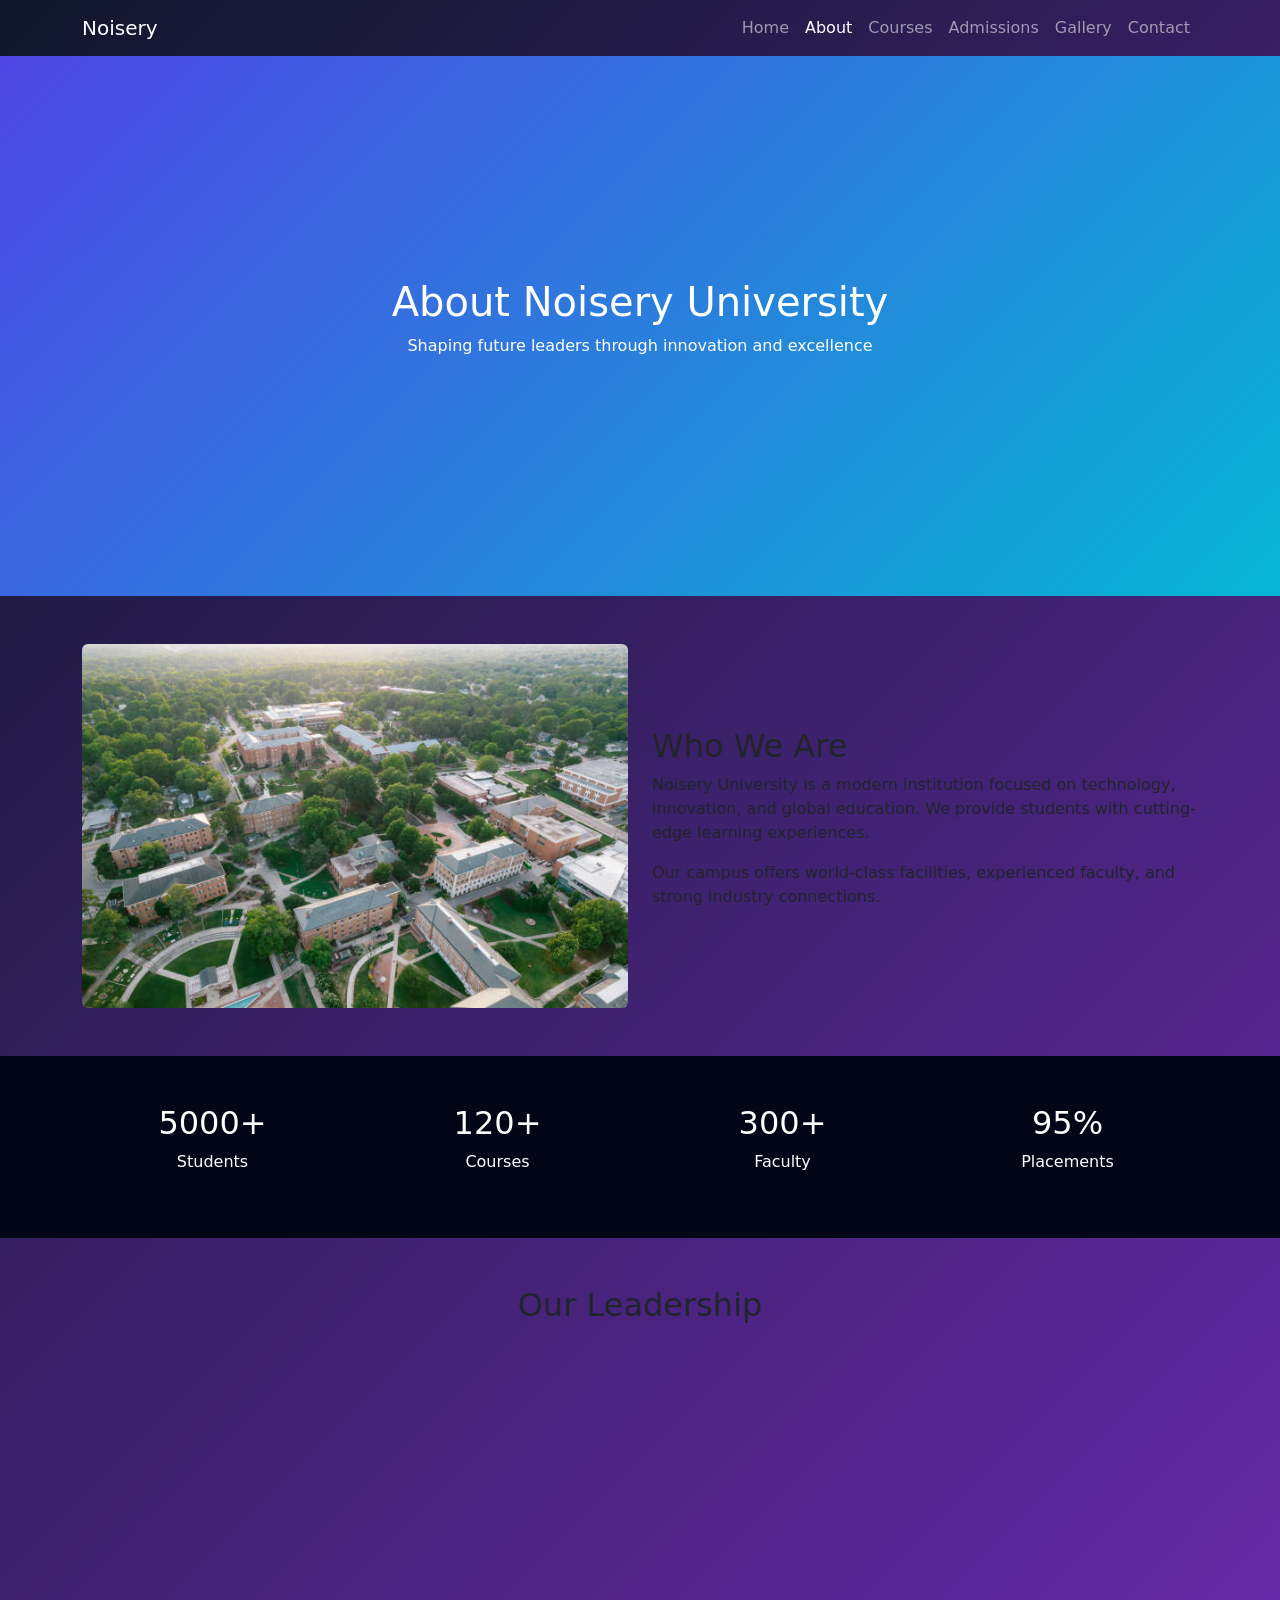
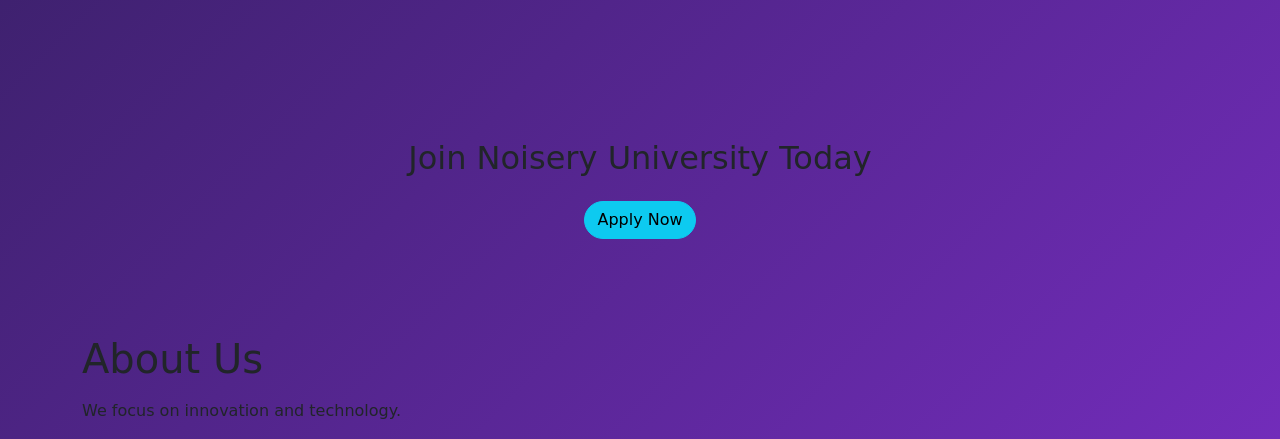
==== about.html @ 81b71db9 "First website upload" ====
<!DOCTYPE html>
<html>
<head>
<title>About</title>

<link href="https://cdn.jsdelivr.net/npm/bootstrap@5.3.2/dist/css/bootstrap.min.css" rel="stylesheet">
<link rel="stylesheet" href="css 1/style.css">
<link href="https://unpkg.com/aos@2.3.4/dist/aos.css" rel="stylesheet">
</head>

<body>

<!-- SAME NAVBAR -->
<nav class="navbar navbar-expand-lg navbar-dark">
<div class="container">
<a class="navbar-brand" href="index.html">Noisery</a>
<div class="collapse navbar-collapse">
<ul class="navbar-nav ms-auto">
<li><a class="nav-link" href="index.html">Home</a></li>
<li><a class="nav-link" href="about.html">About</a></li>
<li><a class="nav-link" href="courses.html">Courses</a></li>
<li><a class="nav-link" href="admissions.html">Admissions</a></li>
<li><a class="nav-link" href="gallery.html">Gallery</a></li>
<li><a class="nav-link" href="contact.html">Contact</a></li>
</ul>
</div>
</div>
</nav>
<!-- HERO SECTION -->
<section class="about-hero text-center text-white d-flex align-items-center">
  <div class="container">
    <h1 data-aos="fade-up">About Noisery University</h1>
    <p data-aos="fade-up" data-aos-delay="200">
      Shaping future leaders through innovation and excellence
    </p>
  </div>
</section>

<!-- ABOUT CONTENT -->
<section class="container py-5">
  <div class="row align-items-center">
    
    <div class="col-md-6" data-aos="fade-right">
      <img src="img1/img1.jpg" class="img-fluid rounded">
    </div>

    <div class="col-md-6" data-aos="fade-left">
      <h2>Who We Are</h2>
      <p>
        Noisery University is a modern institution focused on technology,
        innovation, and global education. We provide students with
        cutting-edge learning experiences.
      </p>
      <p>
        Our campus offers world-class facilities, experienced faculty,
        and strong industry connections.
      </p>
    </div>

  </div>
</section>

<!-- STATS SECTION -->
<section class="stats text-center text-white py-5">
  <div class="container">
    <div class="row">
      
      <div class="col-md-3" data-aos="zoom-in">
        <h2>5000+</h2>
        <p>Students</p>
      </div>

      <div class="col-md-3" data-aos="zoom-in" data-aos-delay="200">
        <h2>120+</h2>
        <p>Courses</p>
      </div>

      <div class="col-md-3" data-aos="zoom-in" data-aos-delay="400">
        <h2>300+</h2>
        <p>Faculty</p>
      </div>

      <div class="col-md-3" data-aos="zoom-in" data-aos-delay="600">
        <h2>95%</h2>
        <p>Placements</p>
      </div>

    </div>
  </div>
</section>

<!-- TEAM SECTION -->
<section class="container py-5">
  <h2 class="text-center mb-5" data-aos="fade-up">Our Leadership</h2>

  <div class="row text-center">
    
    <div class="col-md-4" data-aos="flip-left">
      <div class="card-custom p-3">
        <img src="img1/img3.jpeg" class="rounded-circle mb-3">
        <h5>Dr. Sharma</h5>
        <p>Vice Chancellor</p>
      </div>
    </div>

    <div class="col-md-4" data-aos="flip-left" data-aos-delay="200">
      <div class="card-custom p-3">
        <img src="img1/img4.jpeg" class="rounded-circle mb-3">
        <h5>Prof. Singh</h5>
        <p>Dean</p>
      </div>
    </div>

    <div class="col-md-4" data-aos="flip-left" data-aos-delay="400">
      <div class="card-custom p-3">
        <img src="img1/img2.jpg" class="rounded-circle mb-3">
        <h5>Dr. Kaur</h5>
        <p>Head of Department</p>
      </div>
    </div>

  </div>
</section>

<!-- CTA SECTION -->
<section class="text-center py-5">
  <h2 data-aos="fade-up">Join Noisery University Today</h2>
  <a href="admissions.html" class="btn btn-info mt-3" data-aos="zoom-in">
    Apply Now
  </a>
</section>
<div class="container mt-5">
<h1>About Us</h1>
<div class="card-custom mt-3">
<p>We focus on innovation and technology.</p>
</div>
</div>

<script src="js 1/script.js"></script>
<script src="https://unpkg.com/aos@2.3.4/dist/aos.js"></script>
<script>
AOS.init();
</script>
</body>
</html>
---- css 1/style.css ----
/* Gradient background animation */
body{
background: linear-gradient(-45deg,#4f46e5,#06b6d4,#9333ea,#0f172a);
background-size: 400% 400%;
animation: gradientBG 10s ease infinite;
}

@keyframes gradientBG{
0%{background-position:0% 50%;}
50%{background-position:100% 50%;}
100%{background-position:0% 50%;}
}

/* Glass effect */
.glass{
background: rgba(255,255,255,0.1);
backdrop-filter: blur(10px);
border-radius: 15px;
}

/* Hover glow */
.card-custom:hover{
transform: translateY(-10px) scale(1.05);
box-shadow: 0 10px 30px rgba(0,0,0,0.5);
}

/* Buttons */
.btn{
border-radius:30px;
transition:0.3s;
}
.btn:hover{
transform:scale(1.1);
box-shadow:0 0 15px white;
}
/* About Hero */
.about-hero{
height:60vh;
background:linear-gradient(135deg,#4f46e5,#06b6d4);
}

/* Stats */
.stats{
background:#020617;
}

/* Images */
img{
max-width:100%;
}

/* Rounded team images */
.rounded-circle{
width:150px;
height:150px;
object-fit:cover;
}
/* Courses Hero */
.courses-hero{
height:60vh;
background:linear-gradient(135deg,#9333ea,#06b6d4);
}

/* Course Card */
.course-card{
background:#1e293b;
padding:20px;
border-radius:15px;
transition:0.3s;
}

.course-card:hover{
transform:translateY(-10px) scale(1.03);
box-shadow:0 10px 25px rgba(0,0,0,0.5);
}
.course-card{
background:#1e293b;
padding:20px;
border-radius:15px;
color:white;
}

.course-card h4{
color:#ffffff;
}

.course-card p{
color:#cbd5e1;
}
/* Hero */
.admission-hero{
height:50vh;
background:linear-gradient(135deg,#06b6d4,#4f46e5);
}

/* Form box */
.form-box{
background:rgba(255,255,255,0.1);
backdrop-filter:blur(10px);
border-radius:15px;
}

/* Popup */
.popup{
display:none;
position:fixed;
top:0;
left:0;
width:100%;
height:100%;
background:rgba(0,0,0,0.7);
justify-content:center;
align-items:center;
}

.popup-content{
background:#1e293b;
padding:30px;
border-radius:15px;
text-align:center;
color:white;
animation:scaleUp 0.4s ease;
}

@keyframes scaleUp{
from{transform:scale(0.7);}
to{transform:scale(1);}
}
/* Hero */
.gallery-hero{
height:50vh;
background:linear-gradient(135deg,#9333ea,#06b6d4);
}

/* Images */
.gallery-item img{
width:100%;
border-radius:10px;
cursor:pointer;
transition:0.3s;
}

.gallery-item img:hover{
transform:scale(1.05);
}

/* Lightbox */
#lightbox{
display:none;
position:fixed;
top:0;
left:0;
width:100%;
height:100%;
background:rgba(0,0,0,0.9);
justify-content:center;
align-items:center;
}

#lightbox img{
max-width:80%;
border-radius:10px;
}

#lightbox span{
position:absolute;
top:20px;
right:30px;
font-size:40px;
color:white;
cursor:pointer;
}
/* Hero */
.contact-hero{
height:50vh;
background:linear-gradient(135deg,#06b6d4,#9333ea);
}

/* Textarea fix */
textarea{
height:120px;
resize:none;
}
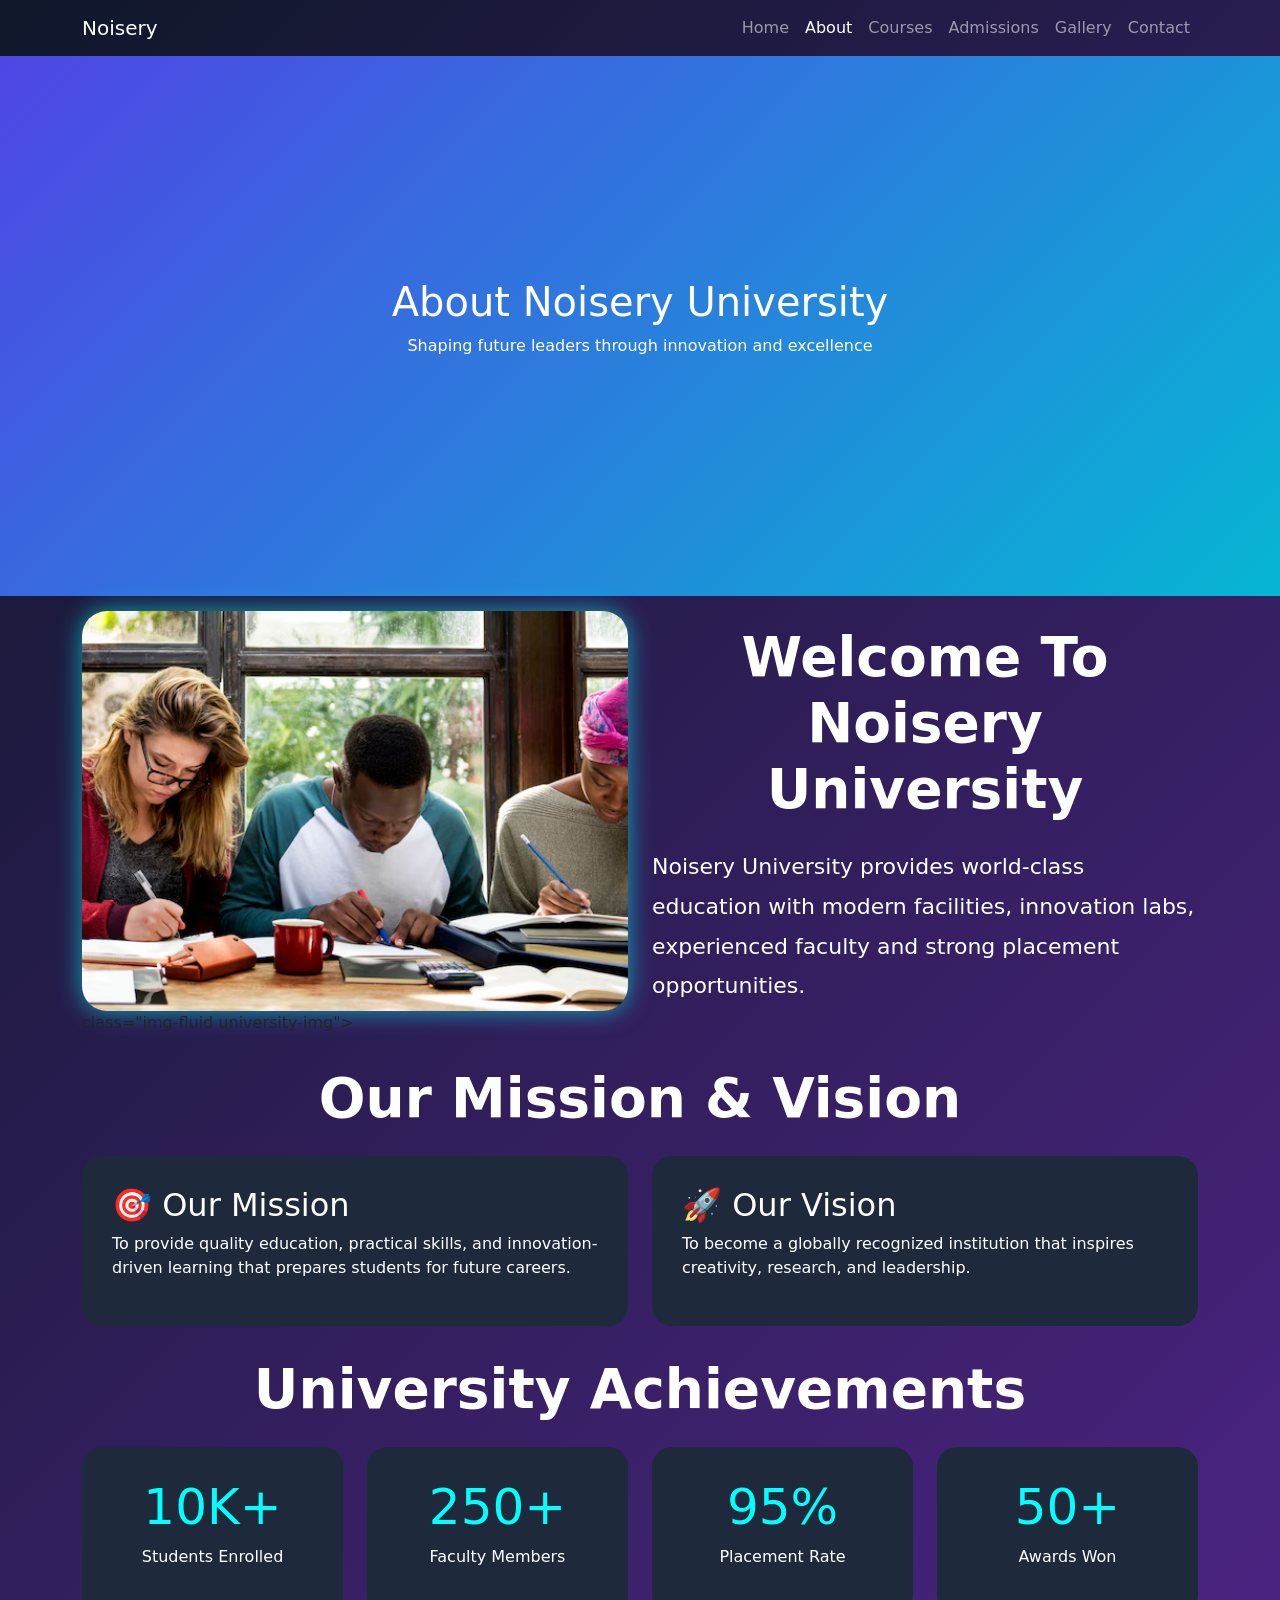
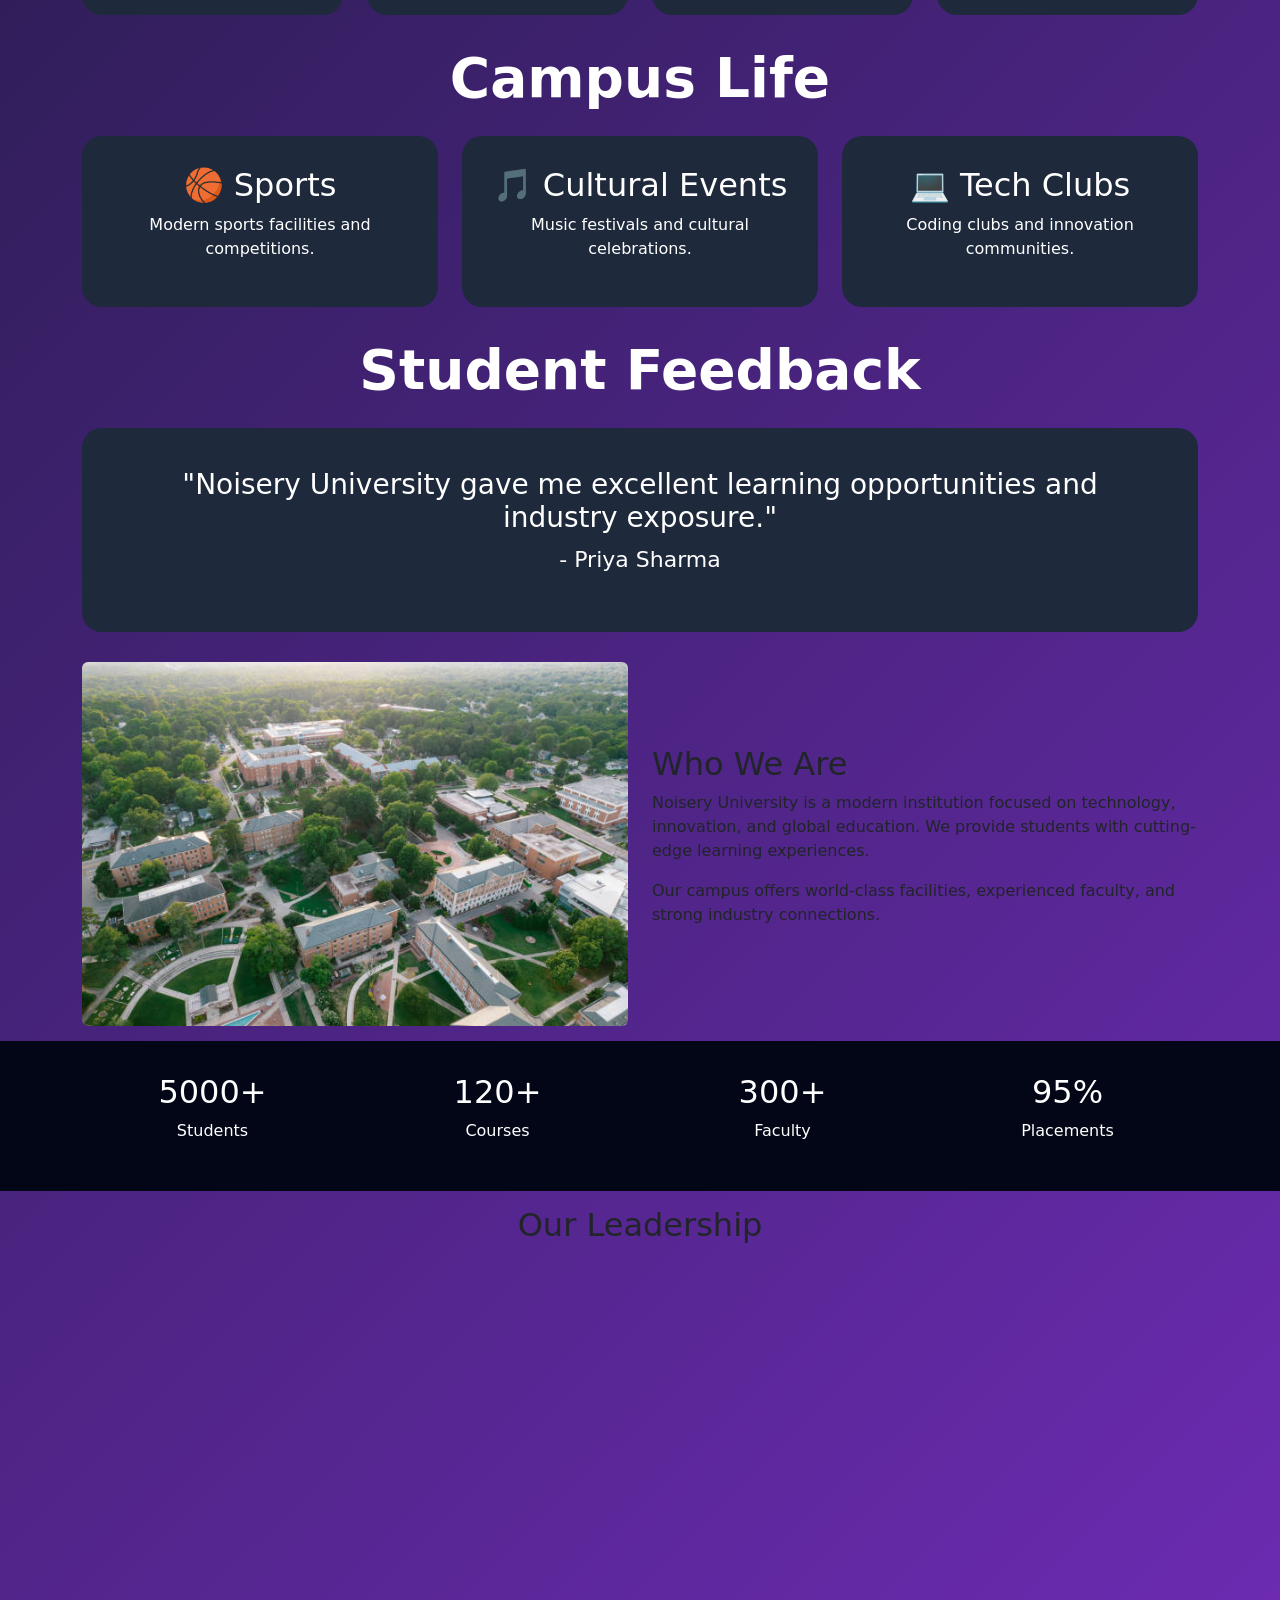
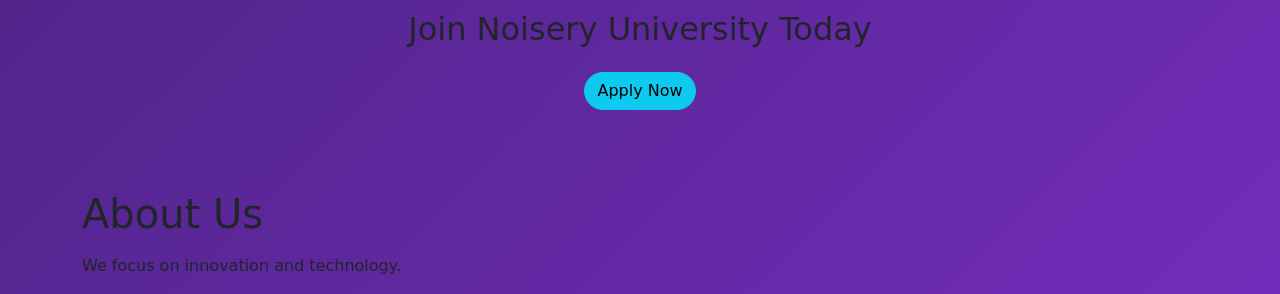
==== commit 8c564d40: "updates" ====
--- a/about.html
+++ b/about.html
@@ -35,6 +35,225 @@
     </p>
   </div>
 </section>
+<!-- University Image Section -->
+
+<section class="container py-5">
+
+<div class="row align-items-center">
+
+<div class="col-md-6">
+
+<img src="img1/img 6.avif" class="img-fluid university-img">
+class="img-fluid university-img">
+
+</div>
+
+<div class="col-md-6">
+
+<h1 class="section-heading">
+Welcome To Noisery University
+</h1>
+
+<p class="university-text">
+
+Noisery University provides world-class education with modern facilities, innovation labs, experienced faculty and strong placement opportunities.
+
+</p>
+
+
+
+</div>
+
+</div>
+
+</section>
+<!-- OUR MISSION -->
+
+<section class="container py-5">
+
+<h1 class="section-heading">Our Mission & Vision</h1>
+
+<div class="row g-4">
+
+<div class="col-md-6">
+
+<div class="about-card">
+
+<h2>🎯 Our Mission</h2>
+
+<p>
+To provide quality education, practical skills, and innovation-driven learning that prepares students for future careers.
+</p>
+
+</div>
+
+</div>
+
+
+<div class="col-md-6">
+
+<div class="about-card">
+
+<h2>🚀 Our Vision</h2>
+
+<p>
+To become a globally recognized institution that inspires creativity, research, and leadership.
+</p>
+
+</div>
+
+</div>
+
+</div>
+
+</section>
+
+
+
+<!-- UNIVERSITY ACHIEVEMENTS -->
+
+<section class="container py-5">
+
+<h1 class="section-heading">University Achievements</h1>
+
+<div class="row g-4 text-center">
+
+<div class="col-md-3">
+
+<div class="achievement-card">
+
+<h1>10K+</h1>
+
+<p>Students Enrolled</p>
+
+</div>
+
+</div>
+
+
+<div class="col-md-3">
+
+<div class="achievement-card">
+
+<h1>250+</h1>
+
+<p>Faculty Members</p>
+
+</div>
+
+</div>
+
+
+<div class="col-md-3">
+
+<div class="achievement-card">
+
+<h1>95%</h1>
+
+<p>Placement Rate</p>
+
+</div>
+
+</div>
+
+
+<div class="col-md-3">
+
+<div class="achievement-card">
+
+<h1>50+</h1>
+
+<p>Awards Won</p>
+
+</div>
+
+</div>
+
+</div>
+
+</section>
+
+
+
+<!-- CAMPUS LIFE -->
+
+<section class="container py-5">
+
+<h1 class="section-heading">Campus Life</h1>
+
+<div class="row g-4">
+
+<div class="col-md-4">
+
+<div class="campus-card">
+
+<h2>🏀 Sports</h2>
+
+<p>Modern sports facilities and competitions.</p>
+
+</div>
+
+</div>
+
+
+<div class="col-md-4">
+
+<div class="campus-card">
+
+<h2>🎵 Cultural Events</h2>
+
+<p>Music festivals and cultural celebrations.</p>
+
+</div>
+
+</div>
+
+
+<div class="col-md-4">
+
+<div class="campus-card">
+
+<h2>💻 Tech Clubs</h2>
+
+<p>Coding clubs and innovation communities.</p>
+
+</div>
+
+</div>
+
+</div>
+
+</section>
+
+
+
+<!-- STUDENT FEEDBACK -->
+
+<section class="container py-5">
+
+<h1 class="section-heading">
+
+Student Feedback
+
+</h1>
+
+<div class="feedback-card">
+
+<h3>
+
+"Noisery University gave me excellent learning opportunities and industry exposure."
+
+</h3>
+
+<p>
+
+- Priya Sharma
+
+</p>
+
+</div>
+
+</section>
 
 <!-- ABOUT CONTENT -->
 <section class="container py-5">
--- a/css 1/style.css
+++ b/css 1/style.css
@@ -91,6 +91,208 @@
 .admission-hero{
 height:50vh;
 background:linear-gradient(135deg,#06b6d4,#4f46e5);
+}
+/* HERO */
+
+.placement-hero{
+
+height:55vh;   /* reduced from 70vh */
+
+background:linear-gradient(
+135deg,
+#0f172a,
+#2563eb,
+#06b6d4
+);
+
+display:flex;
+
+justify-content:center;
+
+align-items:center;
+
+}
+
+
+/* BIG HEADING */
+
+.main-heading{
+
+font-size:85px;     /* increased */
+
+font-weight:900;
+
+letter-spacing:2px;
+
+color:white;
+
+text-shadow:0 0 25px cyan;
+
+}
+
+
+.hero-text{
+
+font-size:32px;     /* increased */
+
+font-weight:500;
+
+color:white;
+
+margin-top:15px;
+
+}
+
+
+/* SECTION TITLE */
+
+.section-heading{
+
+font-size:55px;      /* increased */
+
+font-weight:bold;
+
+margin-bottom:25px;  /* reduced */
+
+color:white;
+
+text-align:center;
+
+}
+
+
+/* STATS */
+
+.stats-card{
+
+padding:20px;       /* reduced */
+
+border-radius:20px;
+
+text-align:center;
+
+background:#1e293b;
+
+color:white;
+
+}
+
+.stats-card h1{
+
+font-size:50px;    /* increased */
+
+}
+
+.stats-card p{
+
+font-size:24px;
+
+}
+
+
+/* STUDENT CARD */
+
+.placement-card{
+
+display:flex;
+
+align-items:center;
+
+gap:30px;
+
+padding:20px;      /* reduced */
+
+margin-bottom:20px;
+
+background:#1e293b;
+
+border-radius:20px;
+
+color:white;
+
+}
+
+
+.placement-card h2{
+
+font-size:38px;
+
+font-weight:bold;
+
+}
+
+.placement-card p{
+
+font-size:24px;
+
+}
+
+.placement-card h3{
+
+font-size:35px;
+
+color:#06b6d4;
+
+}
+
+
+/* IMAGE */
+
+.placement-card img{
+
+width:150px;
+
+height:150px;
+
+border-radius:50%;
+
+}
+
+
+/* RECRUITERS */
+
+.recruiters div{
+
+font-size:24px;
+
+font-weight:bold;
+
+padding:20px;
+
+}
+
+
+/* PROCESS */
+
+.process-box{
+
+padding:20px;
+
+}
+
+.process-box h1{
+
+font-size:50px;
+
+color:cyan;
+
+}
+
+.process-box h4{
+
+font-size:25px;
+
+}
+
+
+/* Reduce huge vertical spacing */
+
+.py-5{
+
+padding-top:2rem !important;
+
+padding-bottom:2rem !important;
+
 }
 
 /* Form box */
@@ -180,4 +382,664 @@
 textarea{
 height:120px;
 resize:none;
+}
+/* ===== Placement Page Improvements ===== */
+
+/* Bigger hero section text */
+
+.main-heading{
+font-size:85px !important;
+font-weight:900 !important;
+letter-spacing:2px;
+text-shadow:0px 0px 25px cyan;
+}
+
+.hero-text{
+font-size:32px !important;
+font-weight:500;
+margin-top:15px;
+}
+
+
+/* Bigger section headings */
+
+.section-heading{
+font-size:55px !important;
+font-weight:bold;
+margin-bottom:20px;
+}
+
+
+/* Remove excessive empty spacing */
+
+.container.py-5{
+padding-top:25px !important;
+padding-bottom:25px !important;
+}
+
+
+/* Bigger placement cards */
+
+.placement-card{
+padding:20px !important;
+margin-bottom:20px !important;
+}
+
+
+/* Increase student details size */
+
+.placement-card h2{
+font-size:38px !important;
+font-weight:bold;
+}
+
+.placement-card p{
+font-size:24px !important;
+}
+
+.placement-card h3{
+font-size:35px !important;
+color:#06b6d4;
+}
+
+
+/* Bigger statistics section */
+
+.stats-card h1{
+font-size:50px !important;
+}
+
+.stats-card p{
+font-size:24px !important;
+}
+
+
+/* Bigger recruiter names */
+
+.recruiters div{
+font-size:25px !important;
+font-weight:bold;
+}
+
+
+/* Bigger placement process text */
+
+.process-box h1{
+font-size:50px !important;
+}
+
+.process-box h4{
+font-size:28px !important;
+}
+/* ===== FIX EMPTY LOOK ON PLACEMENT PAGE ===== */
+
+/* Reduce giant gaps between sections */
+.container.py-5{
+padding-top:15px !important;
+padding-bottom:15px !important;
+}
+
+
+/* Top Recruiters - make proper cards grid */
+
+.recruiters{
+display:grid !important;
+grid-template-columns:repeat(5,1fr);
+gap:20px;
+margin-top:20px;
+margin-bottom:20px;
+}
+
+.recruiters div{
+
+background:#1e293b;
+
+padding:25px;
+
+border-radius:15px;
+
+font-size:26px;
+
+font-weight:bold;
+
+color:white;
+
+text-align:center;
+
+transition:.4s;
+}
+
+.recruiters div:hover{
+
+transform:translateY(-5px);
+
+box-shadow:0 0 20px cyan;
+}
+
+
+/* Placement process compact cards */
+
+.process-box{
+
+padding:25px !important;
+
+height:180px;
+
+display:flex;
+
+flex-direction:column;
+
+justify-content:center;
+
+align-items:center;
+
+}
+
+.process-box h1{
+
+font-size:45px;
+
+margin-bottom:10px;
+}
+
+.process-box h4{
+
+font-size:24px;
+}
+
+
+/* Reduce huge margins below headings */
+
+.section-heading{
+
+margin-bottom:25px !important;
+}
+
+
+/* Make placement cards closer */
+
+.placement-card{
+
+margin-bottom:15px !important;
+}
+
+
+/* Mobile fix */
+
+@media(max-width:768px){
+
+.recruiters{
+
+grid-template-columns:repeat(2,1fr);
+
+}
+
+}
+/* Home page extra sections */
+
+.section-heading{
+
+font-size:45px;
+font-weight:bold;
+color:white;
+text-align:center;
+margin-bottom:30px;
+
+}
+
+
+/* Feature cards */
+
+.feature-card{
+
+background:#1e293b;
+
+padding:30px;
+
+border-radius:20px;
+
+text-align:center;
+
+color:white;
+
+transition:.5s;
+
+}
+
+.feature-card:hover{
+
+transform:translateY(-10px);
+
+box-shadow:0 0 25px cyan;
+
+}
+
+
+/* Stats */
+
+.stats-card{
+
+background:#1e293b;
+
+padding:30px;
+
+border-radius:20px;
+
+color:white;
+
+}
+
+.stats-card h1{
+
+font-size:50px;
+color:cyan;
+
+}
+
+
+/* Events */
+
+.event-card{
+
+background:#1e293b;
+
+padding:25px;
+
+border-radius:20px;
+
+color:white;
+
+transition:.5s;
+
+}
+
+.event-card:hover{
+
+transform:scale(1.05);
+
+}
+
+
+/* Review */
+
+.review-card{
+
+background:#1e293b;
+
+padding:40px;
+
+border-radius:20px;
+
+text-align:center;
+
+color:white;
+
+font-size:22px;
+
+}
+/* ABOUT PAGE EXTRA DESIGN */
+
+.about-card{
+
+background:#1e293b;
+
+padding:30px;
+
+border-radius:20px;
+
+color:white;
+
+transition:.5s;
+
+}
+
+.about-card:hover{
+
+transform:translateY(-10px);
+
+box-shadow:0 0 20px cyan;
+
+}
+
+
+/* Achievement cards */
+
+.achievement-card{
+
+background:#1e293b;
+
+padding:30px;
+
+border-radius:20px;
+
+color:white;
+
+transition:.5s;
+
+text-align:center;
+
+}
+
+.achievement-card h1{
+
+font-size:50px;
+
+color:cyan;
+
+}
+
+.achievement-card:hover{
+
+transform:scale(1.05);
+
+}
+
+
+/* Campus cards */
+
+.campus-card{
+
+background:#1e293b;
+
+padding:30px;
+
+border-radius:20px;
+
+text-align:center;
+
+color:white;
+
+transition:.5s;
+
+}
+
+.campus-card:hover{
+
+transform:translateY(-10px);
+
+box-shadow:0 0 20px cyan;
+
+}
+
+
+/* Student feedback */
+
+.feedback-card{
+
+background:#1e293b;
+
+padding:40px;
+
+border-radius:20px;
+
+color:white;
+
+text-align:center;
+
+font-size:22px;
+
+}
+/* University Image */
+
+.university-img{
+
+width:100%;
+
+height:400px;
+
+object-fit:cover;
+
+border-radius:25px;
+
+box-shadow:0 0 25px rgba(0,255,255,.6);
+
+transition:.5s;
+
+}
+
+.university-img:hover{
+
+transform:scale(1.03);
+
+}
+
+
+/* Text */
+
+.university-text{
+
+font-size:22px;
+
+line-height:1.8;
+
+color:white;
+
+}
+/* Course image section */
+
+.course-image-card{
+
+position:relative;
+
+overflow:hidden;
+
+border-radius:25px;
+
+height:350px;
+
+transition:.5s;
+
+box-shadow:0px 0px 20px rgba(0,255,255,.3);
+
+}
+
+
+.course-img{
+
+width:100%;
+
+height:100%;
+
+object-fit:cover;
+
+transition:1s;
+
+}
+
+
+.course-overlay{
+
+position:absolute;
+
+bottom:0;
+
+left:0;
+
+width:100%;
+
+padding:20px;
+
+background:rgba(0,0,0,.6);
+
+color:white;
+
+}
+
+
+.course-image-card:hover{
+
+transform:translateY(-10px);
+
+}
+
+
+.course-image-card:hover .course-img{
+
+transform:scale(1.2);
+
+}
+/* Reduce large heading area */
+
+.course-hero{
+
+height:35vh !important;
+
+display:flex;
+
+justify-content:center;
+
+align-items:center;
+
+padding:20px;
+}
+
+
+/* Heading size */
+
+.course-hero h1{
+
+font-size:55px !important;
+
+font-weight:bold;
+
+margin-bottom:10px;
+}
+
+.course-hero p{
+
+font-size:22px;
+}
+
+
+/* More course cards */
+
+.course-grid-card{
+
+position:relative;
+
+height:280px;
+
+overflow:hidden;
+
+border-radius:20px;
+
+transition:.5s;
+
+box-shadow:0 0 20px rgba(0,255,255,.4);
+
+}
+
+.course-grid-card:hover{
+
+transform:translateY(-10px);
+
+box-shadow:0 0 25px cyan;
+
+}
+
+.course-grid-card img{
+
+width:100%;
+
+height:100%;
+
+object-fit:cover;
+
+transition:1s;
+
+}
+
+.course-grid-card:hover img{
+
+transform:scale(1.15);
+
+}
+
+.course-info{
+
+position:absolute;
+
+bottom:0;
+
+width:100%;
+
+padding:15px;
+
+background:rgba(0,0,0,.7);
+
+color:white;
+
+}
+/* Admission Hero */
+
+.admission-hero{
+
+height:45vh;
+
+display:flex;
+
+justify-content:center;
+
+align-items:center;
+
+background:linear-gradient(
+135deg,
+#0f172a,
+#2563eb,
+#06b6d4
+);
+
+}
+
+.admission-heading{
+
+font-size:70px;
+
+font-weight:bold;
+
+color:white;
+
+text-shadow:0 0 25px cyan;
+
+}
+
+.admission-text{
+
+font-size:25px;
+
+color:white;
+
+}
+
+
+/* Benefits */
+
+.benefit-card{
+
+background:#1e293b;
+
+padding:30px;
+
+border-radius:20px;
+
+text-align:center;
+
+color:white;
+
+transition:.5s;
+
+}
+
+.benefit-card:hover{
+
+transform:translateY(-10px);
+
+box-shadow:0 0 20px cyan;
+
+}
+
+.benefit-card h1{
+
+font-size:50px;
+
 }
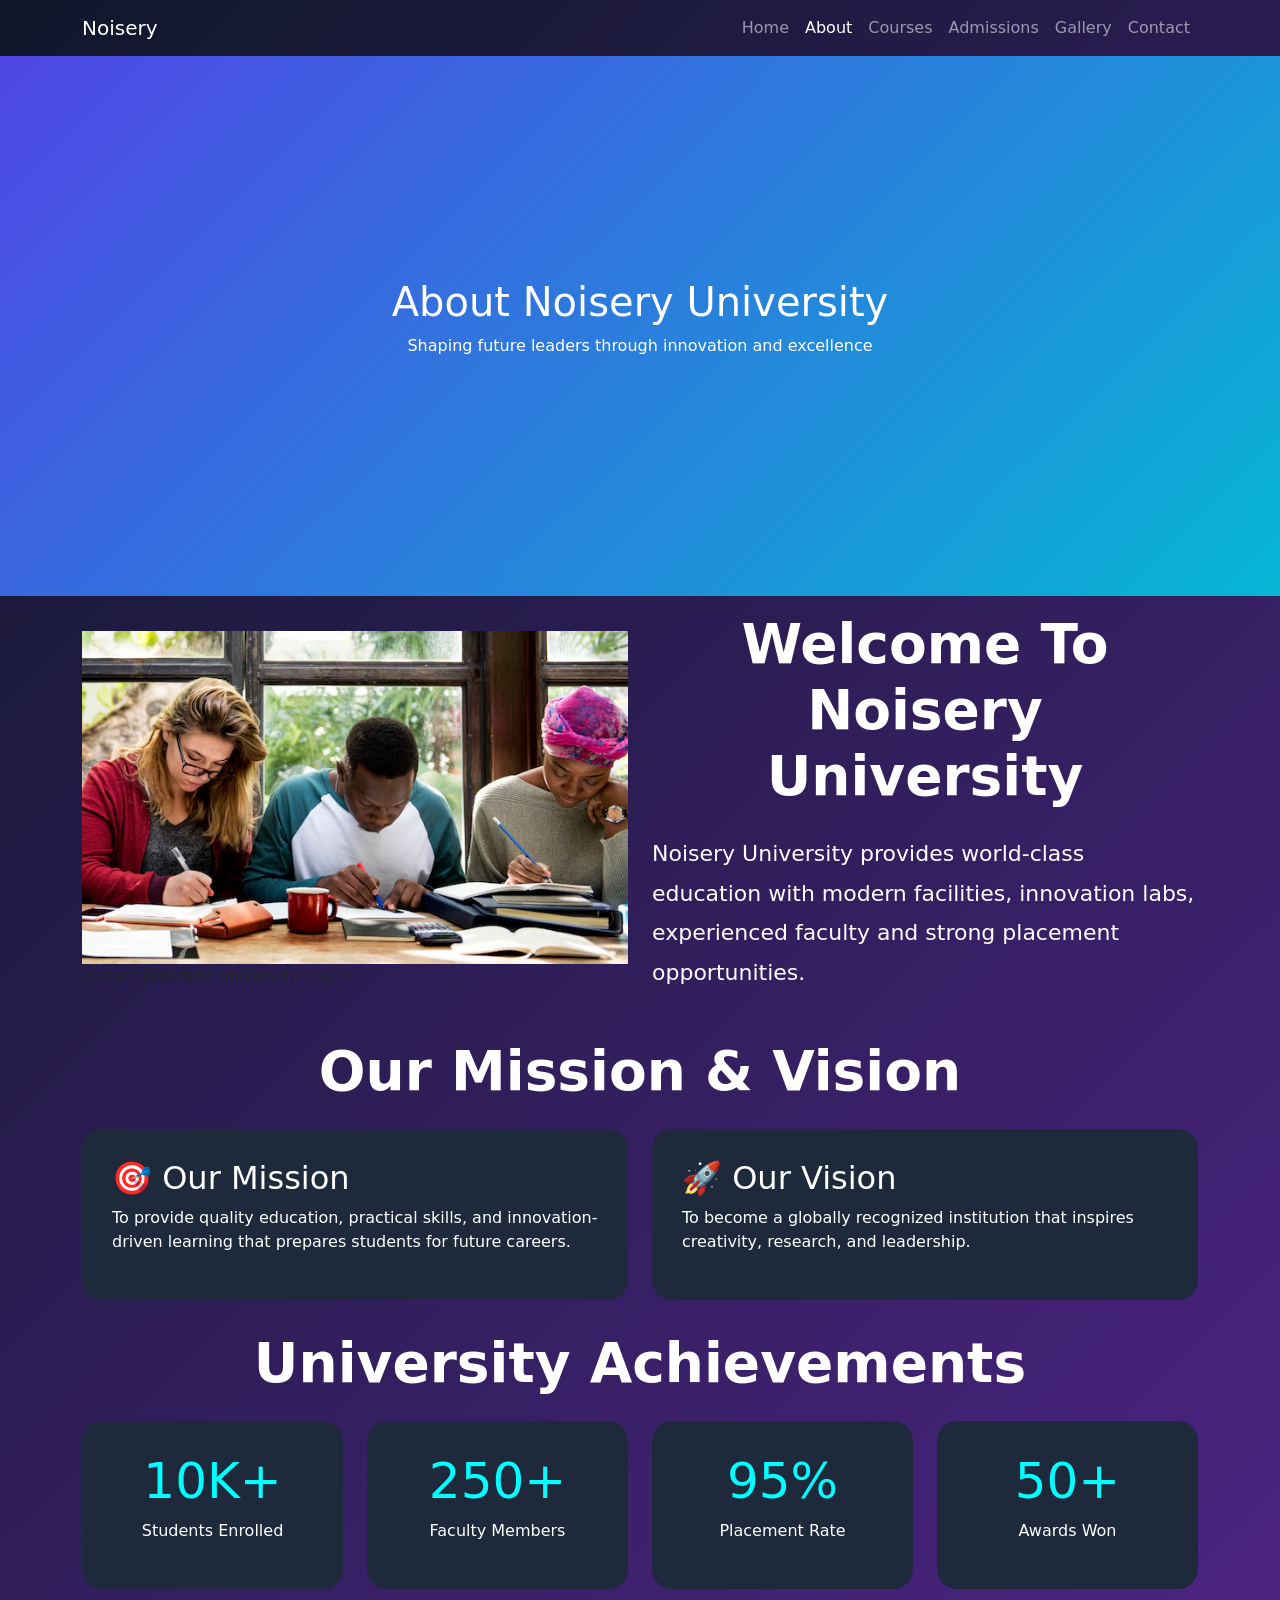
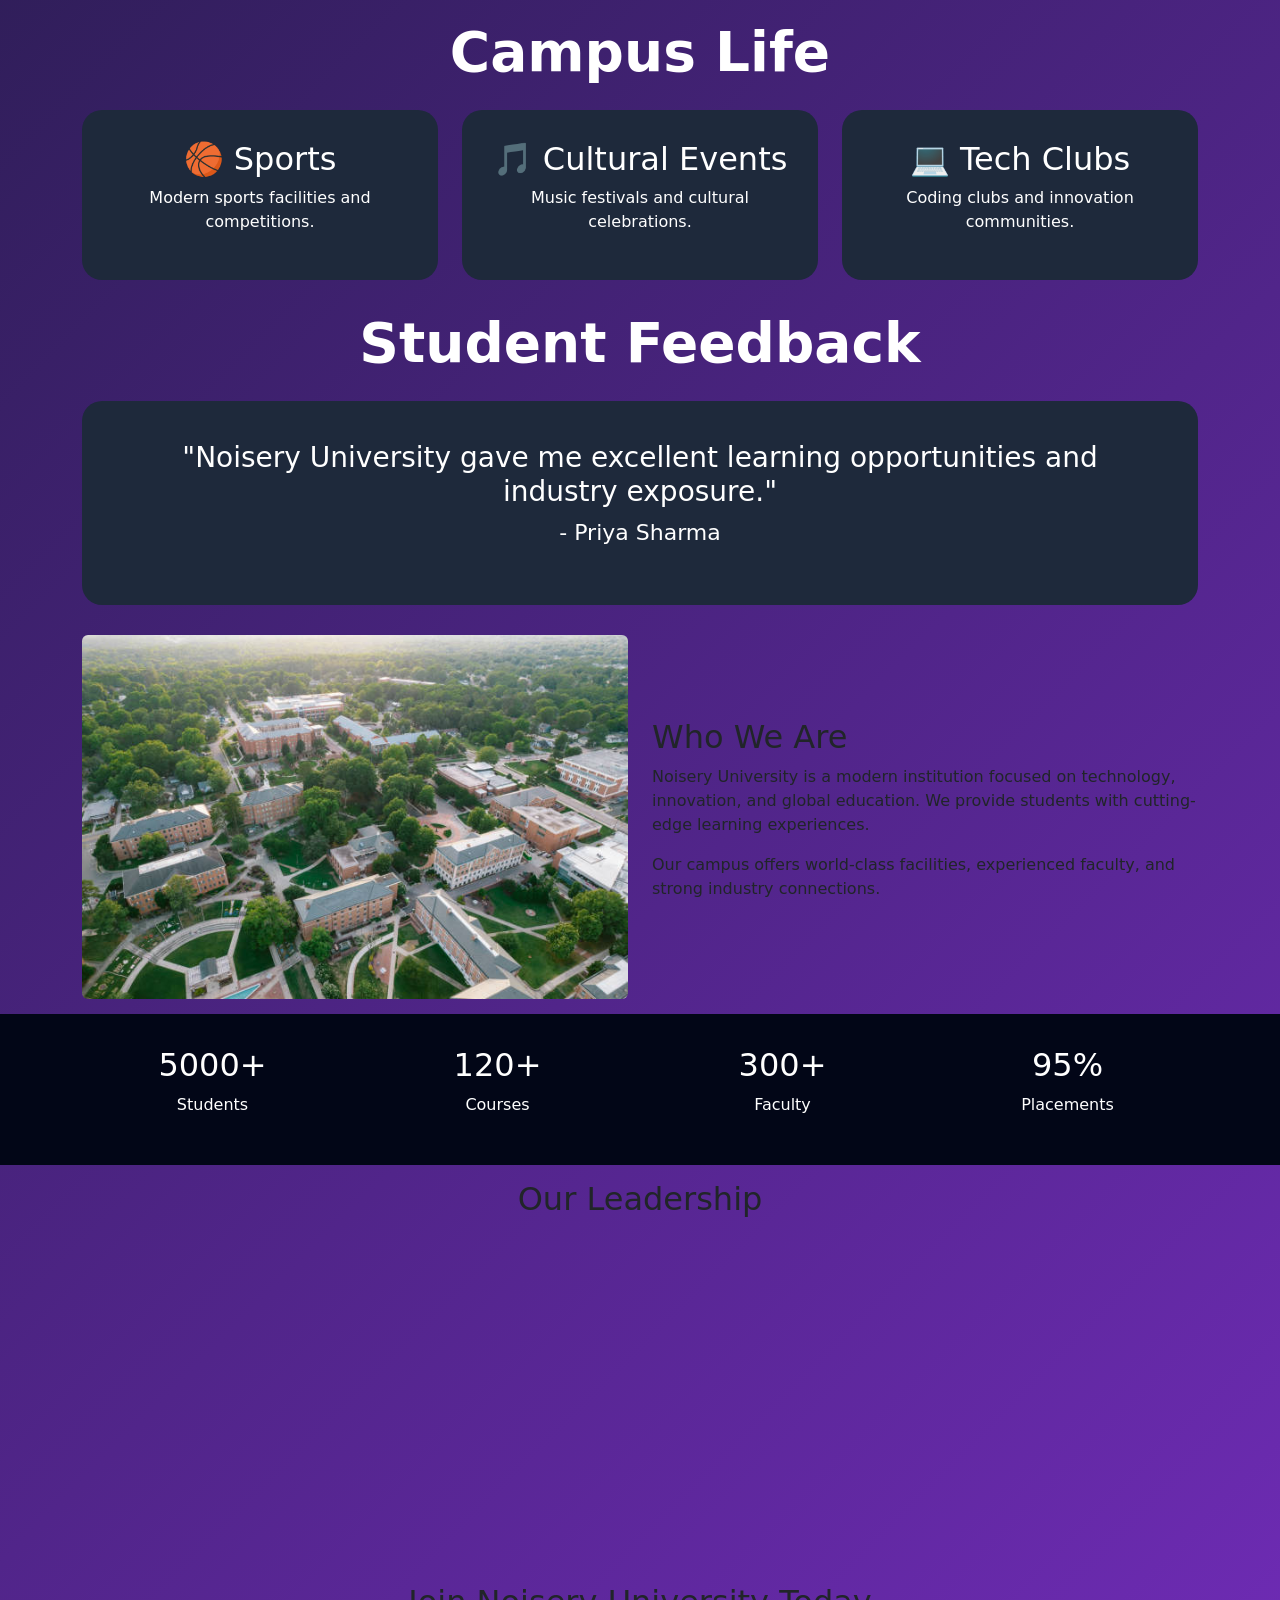
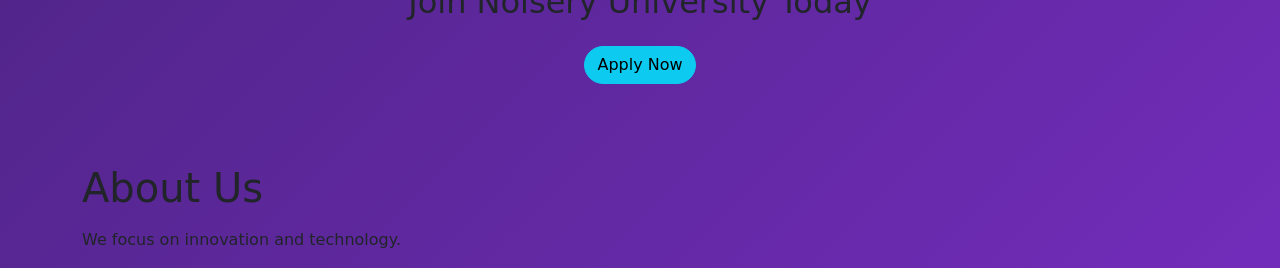
==== commit 64942f9c: "change" ====
--- a/about.html
+++ b/about.html
@@ -43,7 +43,7 @@
 
 <div class="col-md-6">
 
-<img src="img1/img 6.avif" class="img-fluid university-img">
+<img src="img1/img 6.avif">
 class="img-fluid university-img">
 
 </div>
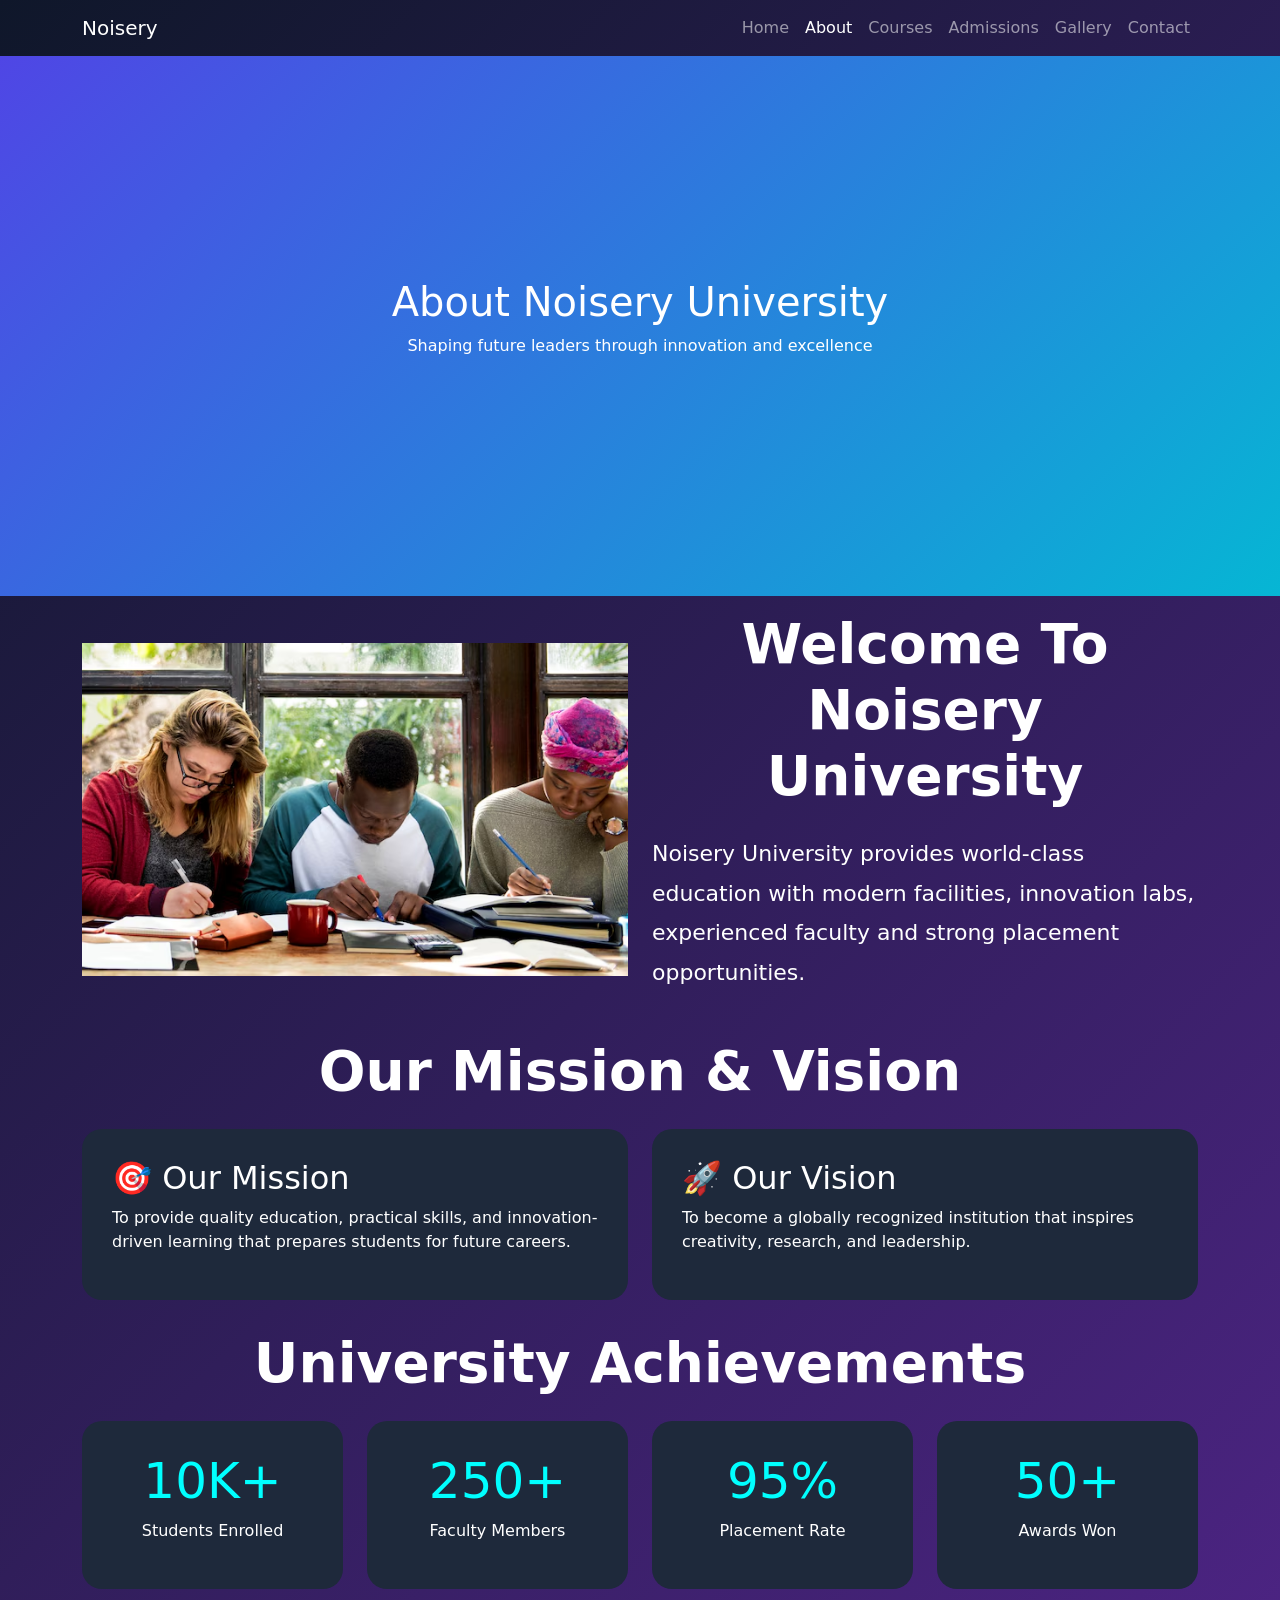
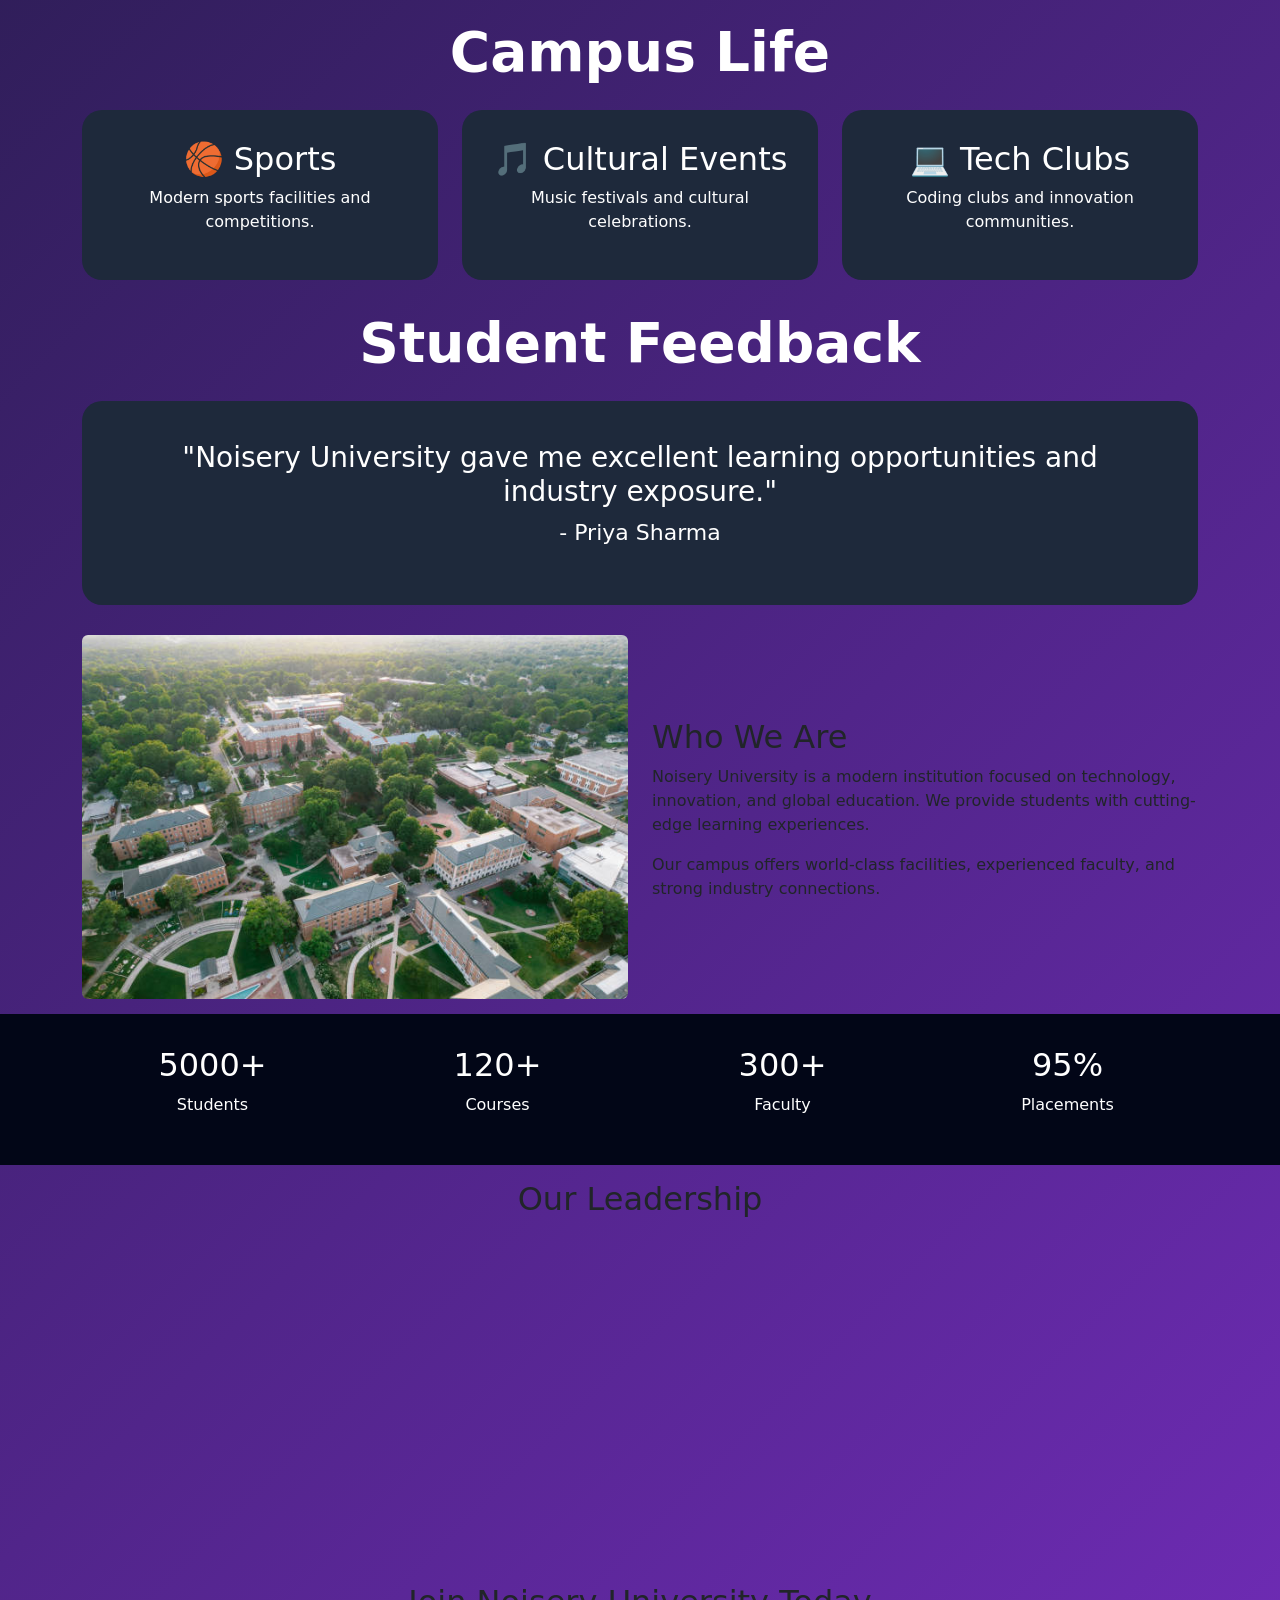
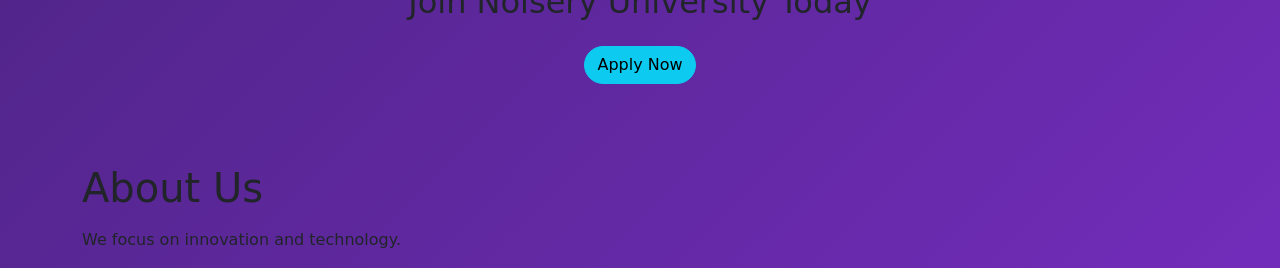
==== commit 053d5eeb: "change" ====
--- a/about.html
+++ b/about.html
@@ -44,7 +44,7 @@
 <div class="col-md-6">
 
 <img src="img1/img 6.avif">
-class="img-fluid university-img">
+
 
 </div>
 
